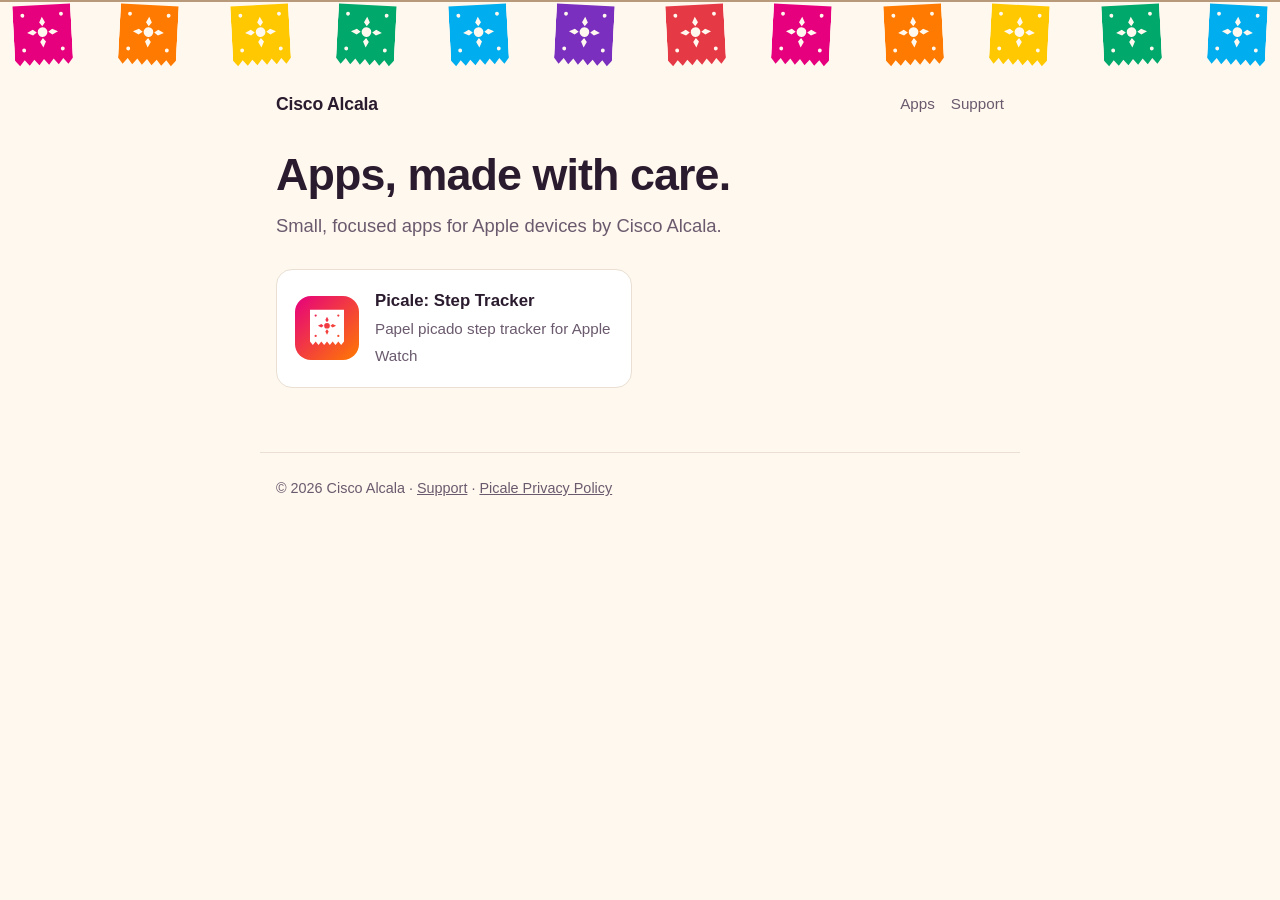
==== index.html @ bf80feea "Add files via upload" ====
<!DOCTYPE html>
<html lang="en">
<head>
<meta charset="utf-8">
<meta name="viewport" content="width=device-width, initial-scale=1">
<title>Cisco Alcala — Apps</title>
<meta name="description" content="Apps by Cisco Alcala.">
<link rel="stylesheet" href="/styles.css">
</head>
<body>
<svg style="display:none" aria-hidden="true"><symbol id="flag" viewBox="0 0 60 64"><path fill-rule="evenodd" d="M0 0H60V56l-5 6-5-6-5 6-5-6-5 6-5-6-5 6-5-6-5 6-5-6-5 6-5-6ZM25 28a5 5 0 1 0 10 0a5 5 0 1 0-10 0ZM30 12l3 6-3 4-3-4Z M30 44l3-6-3-4-3 4Z M14 28l6-3 4 3-4 3Z M46 28l-6-3-4 3 4 3ZM8 10a2 2 0 1 0 4 0a2 2 0 1 0-4 0Z M48 10a2 2 0 1 0 4 0a2 2 0 1 0-4 0ZM8 46a2 2 0 1 0 4 0a2 2 0 1 0-4 0Z M48 46a2 2 0 1 0 4 0a2 2 0 1 0-4 0Z"/></symbol></svg>
<div class="banner" aria-hidden="true"><svg fill="#E6007E"><use href="#flag"/></svg><svg fill="#FF7A00"><use href="#flag"/></svg><svg fill="#FFC800"><use href="#flag"/></svg><svg fill="#00A86B"><use href="#flag"/></svg><svg fill="#00AEEF"><use href="#flag"/></svg><svg fill="#7B2FBE"><use href="#flag"/></svg><svg fill="#E63946"><use href="#flag"/></svg><svg fill="#E6007E"><use href="#flag"/></svg><svg fill="#FF7A00"><use href="#flag"/></svg><svg fill="#FFC800"><use href="#flag"/></svg><svg fill="#00A86B"><use href="#flag"/></svg><svg fill="#00AEEF"><use href="#flag"/></svg></div>
<header class="site">
  <a class="home" href="/">Cisco Alcala</a>
  <nav><a href="/">Apps</a><a href="/support/">Support</a></nav>
</header>
<main>

<h1>Apps, made with care.</h1>
<p class="lead">Small, focused apps for Apple devices by Cisco Alcala.</p>
<div class="apps">
  <a class="card" href="/picale/">
    <div class="icon"><svg fill="#FFFFFF" aria-hidden="true"><use href="#flag"/></svg></div>
    <div><strong>Picale: Step Tracker</strong><span>Papel picado step tracker for Apple Watch</span></div>
  </a>
</div>
</main>
<footer>
  &copy; 2026 Cisco Alcala &middot; <a href="/support/">Support</a> &middot; <a href="/picale/privacy/">Picale Privacy Policy</a>
</footer>
</body>
</html>
---- styles.css ----
:root {
  --bg: #FFF8EE;
  --surface: #FFFFFF;
  --text: #2B1B2E;
  --muted: #6B5A6E;
  --line: #EADFD2;
  --accent: #E6007E;
  --accent-2: #00A86B;
  --string: #B89A7A;
  --radius: 16px;
  --max: 760px;
}
@media (prefers-color-scheme: dark) {
  :root {
    --bg: #1C1320;
    --surface: #271C2C;
    --text: #F6EEF4;
    --muted: #BFAFC2;
    --line: #3A2C40;
    --accent: #FF4FA8;
    --accent-2: #3DDC97;
    --string: #7C6A58;
  }
}

* { box-sizing: border-box; }
html { -webkit-text-size-adjust: 100%; }
body {
  margin: 0;
  background: var(--bg);
  color: var(--text);
  font: 17px/1.6 -apple-system, BlinkMacSystemFont, "Segoe UI", Roboto, Helvetica, Arial, sans-serif;
}
a { color: var(--accent); }
a:hover { text-decoration-thickness: 2px; }

/* Papel picado banner */
.banner {
  display: flex;
  justify-content: space-between;
  gap: 4px;
  padding: 0 12px;
  border-top: 2px solid var(--string);
  overflow: hidden;
}
.banner svg { width: 44px; height: 52px; flex: 0 0 auto; transform-origin: top center; }
.banner svg:nth-child(odd) { transform: rotate(-3deg); }
.banner svg:nth-child(even) { transform: rotate(3deg); }
@media (min-width: 640px) { .banner svg { width: 58px; height: 68px; } }

header.site {
  max-width: var(--max);
  margin: 0 auto;
  padding: 20px 16px 0;
  display: flex;
  align-items: center;
  justify-content: space-between;
}
header.site a.home {
  font-weight: 800;
  font-size: 1.1rem;
  color: var(--text);
  text-decoration: none;
  letter-spacing: -0.01em;
}
header.site nav a { color: var(--muted); text-decoration: none; margin-left: 16px; font-size: 0.95rem; }
header.site nav a:hover { color: var(--accent); }

main {
  max-width: var(--max);
  margin: 0 auto;
  padding: 32px 16px 64px;
}
h1 { font-size: clamp(2rem, 6vw, 2.8rem); line-height: 1.1; letter-spacing: -0.02em; margin: 0 0 12px; }
h2 { font-size: 1.3rem; margin: 36px 0 8px; }
p.lead { font-size: 1.15rem; color: var(--muted); margin: 0 0 28px; }
.muted { color: var(--muted); }

/* App cards */
.apps { display: grid; gap: 16px; grid-template-columns: repeat(auto-fill, minmax(260px, 1fr)); }
.card {
  display: flex;
  gap: 16px;
  align-items: center;
  padding: 18px;
  background: var(--surface);
  border: 1px solid var(--line);
  border-radius: var(--radius);
  text-decoration: none;
  color: var(--text);
  transition: transform .15s ease, border-color .15s ease;
}
.card:hover { transform: translateY(-2px); border-color: var(--accent); }
.card strong { display: block; font-size: 1.05rem; }
.card span { color: var(--muted); font-size: 0.95rem; }

.icon {
  width: 64px; height: 64px; flex: 0 0 auto;
  border-radius: 16px;
  background: linear-gradient(135deg, #E6007E, #FF7A00);
  display: grid; place-items: center;
}
.icon svg { width: 34px; height: 40px; }
.icon.lg { width: 96px; height: 96px; border-radius: 24px; margin-bottom: 20px; }
.icon.lg svg { width: 52px; height: 60px; }

/* Features */
.features { list-style: none; padding: 0; margin: 0; display: grid; gap: 12px; }
.features li {
  padding: 14px 16px;
  background: var(--surface);
  border: 1px solid var(--line);
  border-left: 4px solid var(--accent-2);
  border-radius: 12px;
}
.features strong { display: block; }

.button {
  display: inline-block;
  padding: 12px 20px;
  border-radius: 999px;
  background: var(--text);
  color: var(--bg);
  text-decoration: none;
  font-weight: 600;
}
.button.soon { background: transparent; color: var(--muted); border: 1px dashed var(--muted); cursor: default; }
.links { margin-top: 32px; display: flex; flex-wrap: wrap; gap: 20px; }

/* Policy text */
.policy h2 { margin-top: 32px; }
.policy ul { padding-left: 20px; }
.policy li { margin-bottom: 6px; }
.note {
  padding: 14px 16px;
  background: var(--surface);
  border: 1px solid var(--line);
  border-radius: 12px;
}

footer {
  max-width: var(--max);
  margin: 0 auto;
  padding: 24px 16px 40px;
  border-top: 1px solid var(--line);
  color: var(--muted);
  font-size: 0.9rem;
}
footer a { color: var(--muted); }
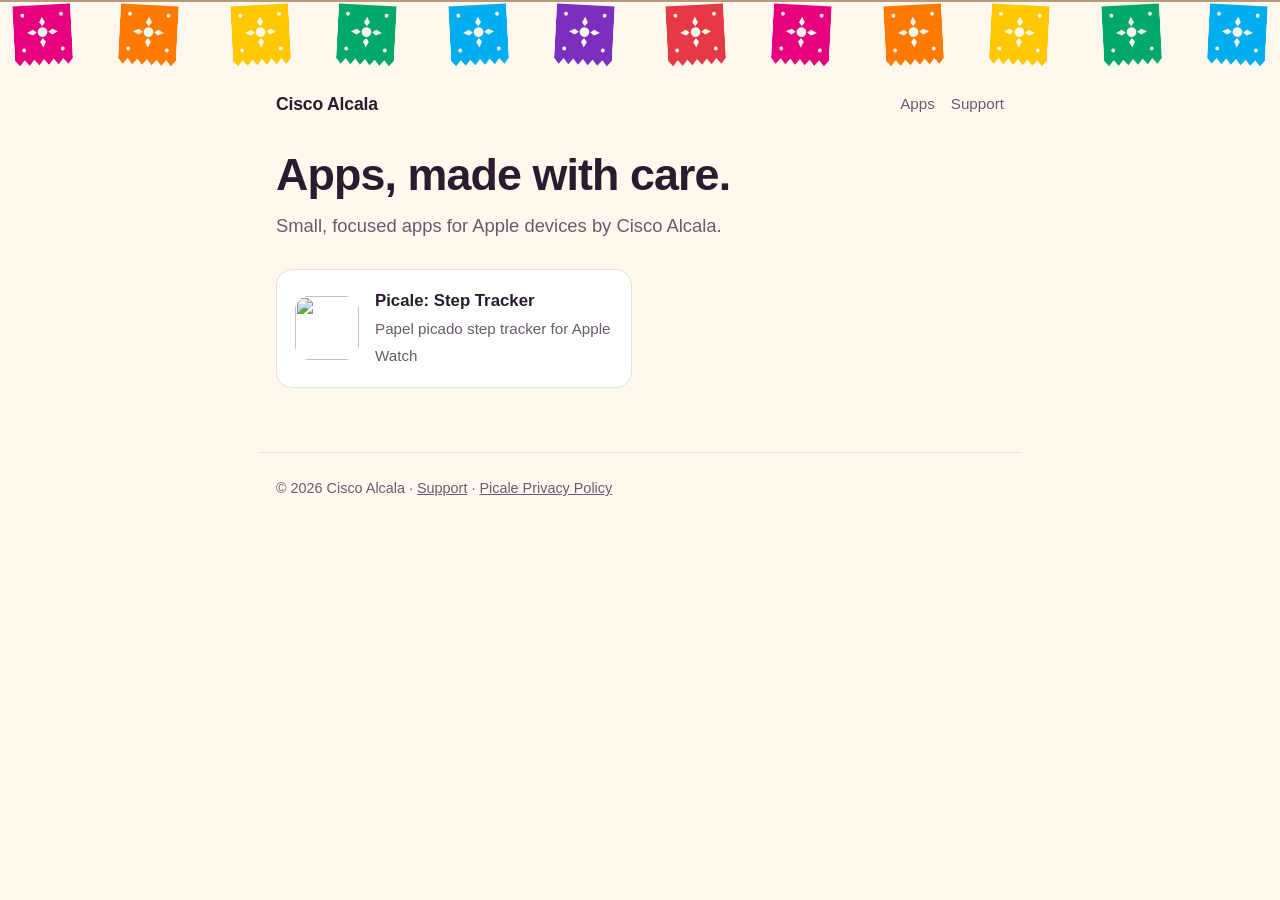
==== commit 4162d33e: "Add files via upload" ====
--- a/index.html
+++ b/index.html
@@ -20,7 +20,7 @@
 <p class="lead">Small, focused apps for Apple devices by Cisco Alcala.</p>
 <div class="apps">
   <a class="card" href="/picale/">
-    <div class="icon"><svg fill="#FFFFFF" aria-hidden="true"><use href="#flag"/></svg></div>
+    <div class="icon"><img src="/picale/icon.png" alt="" width="64" height="64"></div>
     <div><strong>Picale: Step Tracker</strong><span>Papel picado step tracker for Apple Watch</span></div>
   </a>
 </div>
--- a/styles.css
+++ b/styles.css
@@ -101,7 +101,7 @@
   display: grid; place-items: center;
 }
 .icon svg { width: 34px; height: 40px; }
-.icon.lg { width: 96px; height: 96px; border-radius: 24px; margin-bottom: 20px; }
+.icon.lg { width: 96px; height: 96px; border-radius: 22px; margin-bottom: 20px; }
 .icon.lg svg { width: 52px; height: 60px; }
 
 /* Features */
@@ -147,3 +147,7 @@
   font-size: 0.9rem;
 }
 footer a { color: var(--muted); }
+
+/* Real app icons */
+.icon:has(img) { background: none; overflow: hidden; border-radius: 22.5%; }
+.icon img { width: 100%; height: 100%; display: block; }
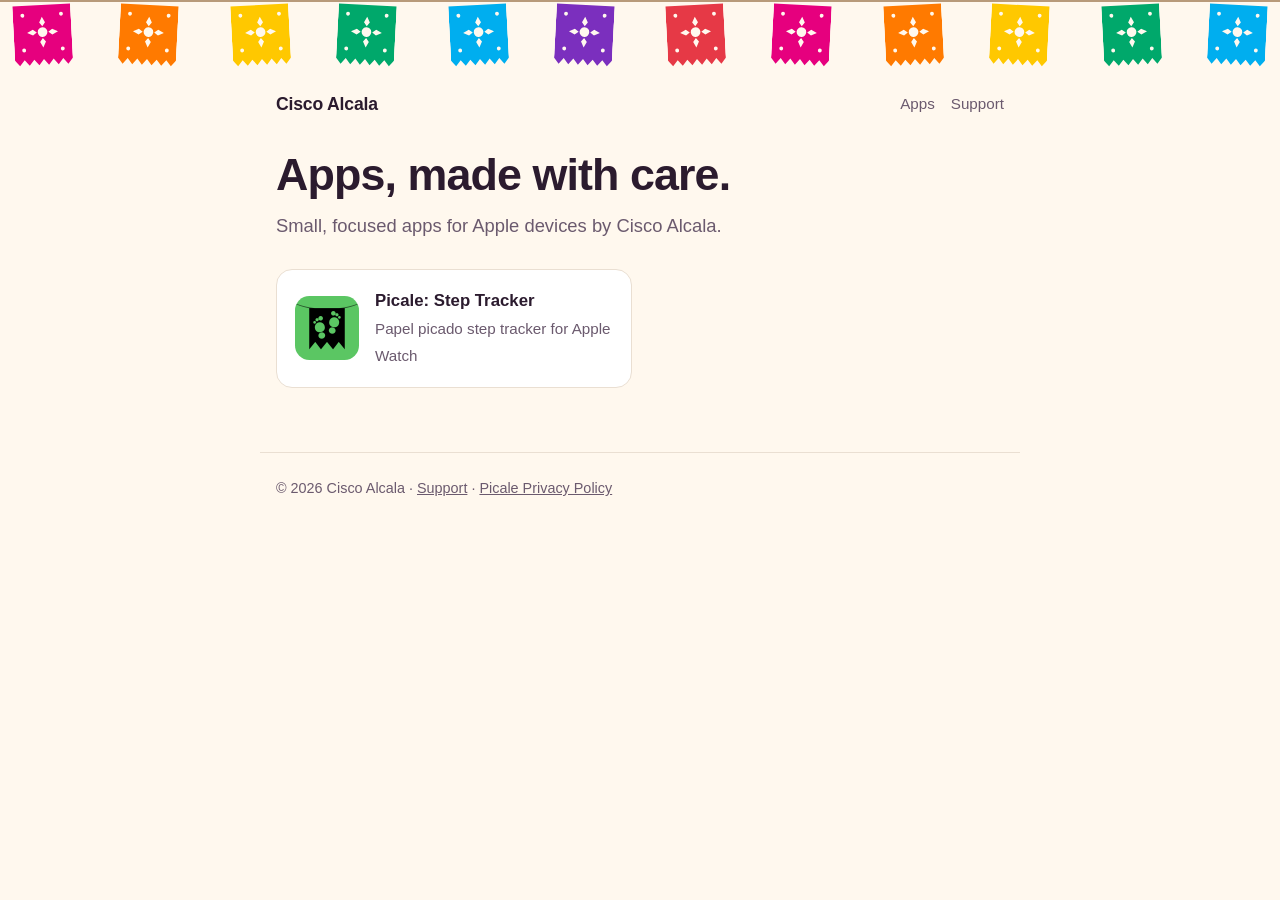
==== commit 748b813e: "Add files via upload" ====
--- a/index.html
+++ b/index.html
@@ -5,7 +5,7 @@
 <meta name="viewport" content="width=device-width, initial-scale=1">
 <title>Cisco Alcala — Apps</title>
 <meta name="description" content="Apps by Cisco Alcala.">
-<link rel="stylesheet" href="/styles.css">
+<link rel="stylesheet" href="/styles.css?v=2">
 </head>
 <body>
 <svg style="display:none" aria-hidden="true"><symbol id="flag" viewBox="0 0 60 64"><path fill-rule="evenodd" d="M0 0H60V56l-5 6-5-6-5 6-5-6-5 6-5-6-5 6-5-6-5 6-5-6-5 6-5-6ZM25 28a5 5 0 1 0 10 0a5 5 0 1 0-10 0ZM30 12l3 6-3 4-3-4Z M30 44l3-6-3-4-3 4Z M14 28l6-3 4 3-4 3Z M46 28l-6-3-4 3 4 3ZM8 10a2 2 0 1 0 4 0a2 2 0 1 0-4 0Z M48 10a2 2 0 1 0 4 0a2 2 0 1 0-4 0ZM8 46a2 2 0 1 0 4 0a2 2 0 1 0-4 0Z M48 46a2 2 0 1 0 4 0a2 2 0 1 0-4 0Z"/></symbol></svg>
@@ -20,7 +20,7 @@
 <p class="lead">Small, focused apps for Apple devices by Cisco Alcala.</p>
 <div class="apps">
   <a class="card" href="/picale/">
-    <div class="icon"><img src="/picale/icon.png" alt="" width="64" height="64"></div>
+    <div class="icon app"><img src="/picale/icon.png" alt="" width="64" height="64"></div>
     <div><strong>Picale: Step Tracker</strong><span>Papel picado step tracker for Apple Watch</span></div>
   </a>
 </div>
--- a/styles.css
+++ b/styles.css
@@ -149,5 +149,5 @@
 footer a { color: var(--muted); }
 
 /* Real app icons */
-.icon:has(img) { background: none; overflow: hidden; border-radius: 22.5%; }
-.icon img { width: 100%; height: 100%; display: block; }
+.icon.app { background: none; }
+.icon img { width: 100%; height: 100%; display: block; border-radius: 22.5%; }
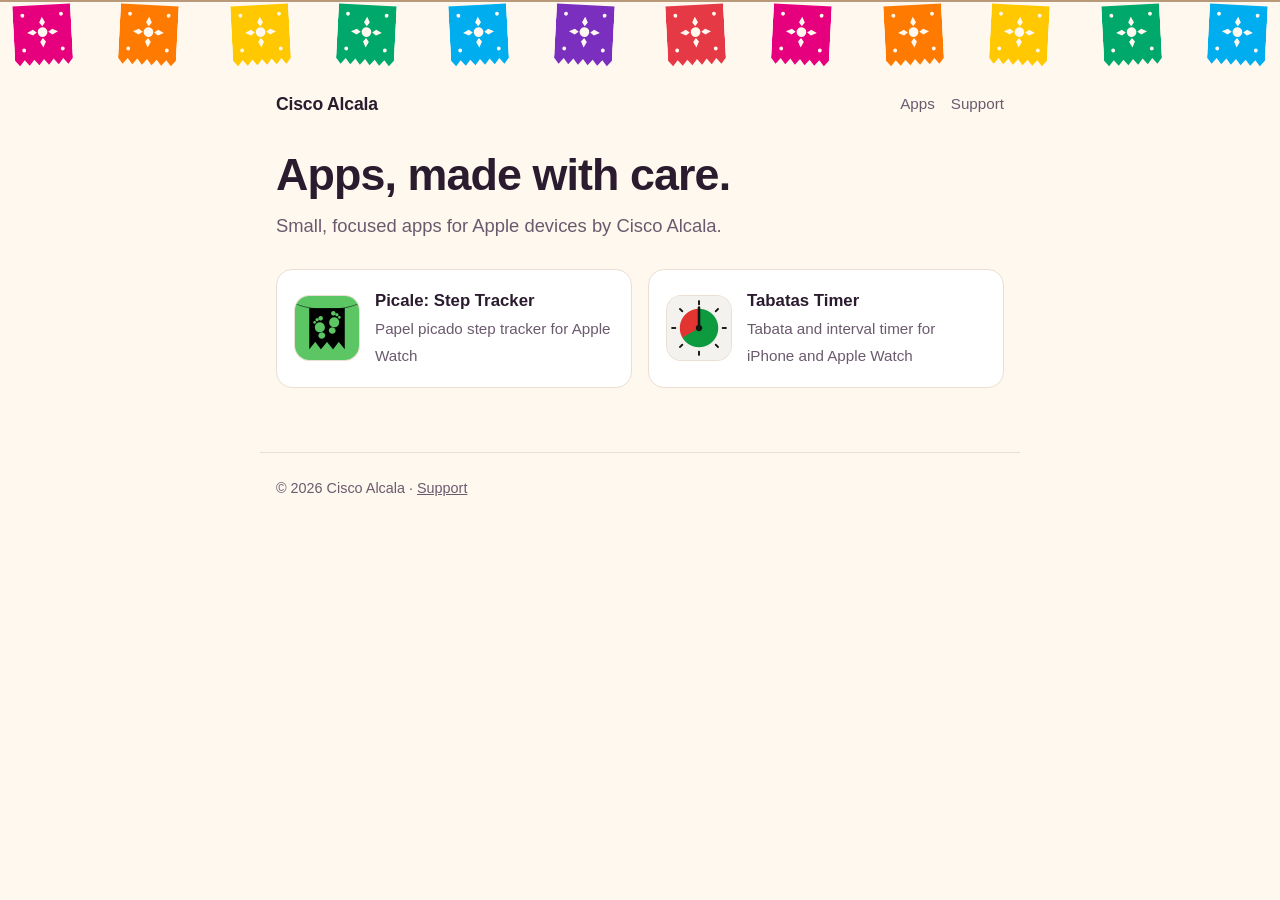
==== commit 02575c48: "Add files via upload" ====
--- a/index.html
+++ b/index.html
@@ -5,7 +5,7 @@
 <meta name="viewport" content="width=device-width, initial-scale=1">
 <title>Cisco Alcala — Apps</title>
 <meta name="description" content="Apps by Cisco Alcala.">
-<link rel="stylesheet" href="/styles.css?v=2">
+<link rel="stylesheet" href="/styles.css?v=5">
 </head>
 <body>
 <svg style="display:none" aria-hidden="true"><symbol id="flag" viewBox="0 0 60 64"><path fill-rule="evenodd" d="M0 0H60V56l-5 6-5-6-5 6-5-6-5 6-5-6-5 6-5-6-5 6-5-6-5 6-5-6ZM25 28a5 5 0 1 0 10 0a5 5 0 1 0-10 0ZM30 12l3 6-3 4-3-4Z M30 44l3-6-3-4-3 4Z M14 28l6-3 4 3-4 3Z M46 28l-6-3-4 3 4 3ZM8 10a2 2 0 1 0 4 0a2 2 0 1 0-4 0Z M48 10a2 2 0 1 0 4 0a2 2 0 1 0-4 0ZM8 46a2 2 0 1 0 4 0a2 2 0 1 0-4 0Z M48 46a2 2 0 1 0 4 0a2 2 0 1 0-4 0Z"/></symbol></svg>
@@ -23,10 +23,14 @@
     <div class="icon app"><img src="/picale/icon.png" alt="" width="64" height="64"></div>
     <div><strong>Picale: Step Tracker</strong><span>Papel picado step tracker for Apple Watch</span></div>
   </a>
+  <a class="card" href="/tabatas-timer/">
+    <div class="icon app"><img src="/tabatas-timer/icon.png" alt="" width="64" height="64"></div>
+    <div><strong>Tabatas Timer</strong><span>Tabata and interval timer for iPhone and Apple Watch</span></div>
+  </a>
 </div>
 </main>
 <footer>
-  &copy; 2026 Cisco Alcala &middot; <a href="/support/">Support</a> &middot; <a href="/picale/privacy/">Picale Privacy Policy</a>
+  &copy; 2026 Cisco Alcala &middot; <a href="/support/">Support</a>
 </footer>
 </body>
 </html>
--- a/styles.css
+++ b/styles.css
@@ -150,4 +150,14 @@
 
 /* Real app icons */
 .icon.app { background: none; }
-.icon img { width: 100%; height: 100%; display: block; border-radius: 22.5%; }
+.icon img { width: 100%; height: 100%; display: block; border-radius: 22.5%; box-shadow: 0 0 0 1px var(--line); }
+
+/* Screenshots */
+.shots { display: flex; gap: 16px; overflow-x: auto; scroll-snap-type: x mandatory; scroll-padding: 0 16px; padding: 4px 0 12px; margin: 0 -16px; padding-left: 16px; padding-right: 16px; }
+.shots figure { margin: 0; flex: 0 0 200px; scroll-snap-align: start; }
+.shots img { width: 100%; height: auto; display: block; border-radius: 28px; background: #000; box-shadow: 0 0 0 1px var(--line); }
+@media (min-width: 700px) {
+  .shots { display: grid; grid-template-columns: repeat(4, 1fr); overflow: visible; margin: 0; padding: 4px 0 12px; }
+  .shots figure { flex: none; }
+}
+.shots figcaption { margin-top: 8px; font-size: 0.9rem; color: var(--muted); text-align: center; }
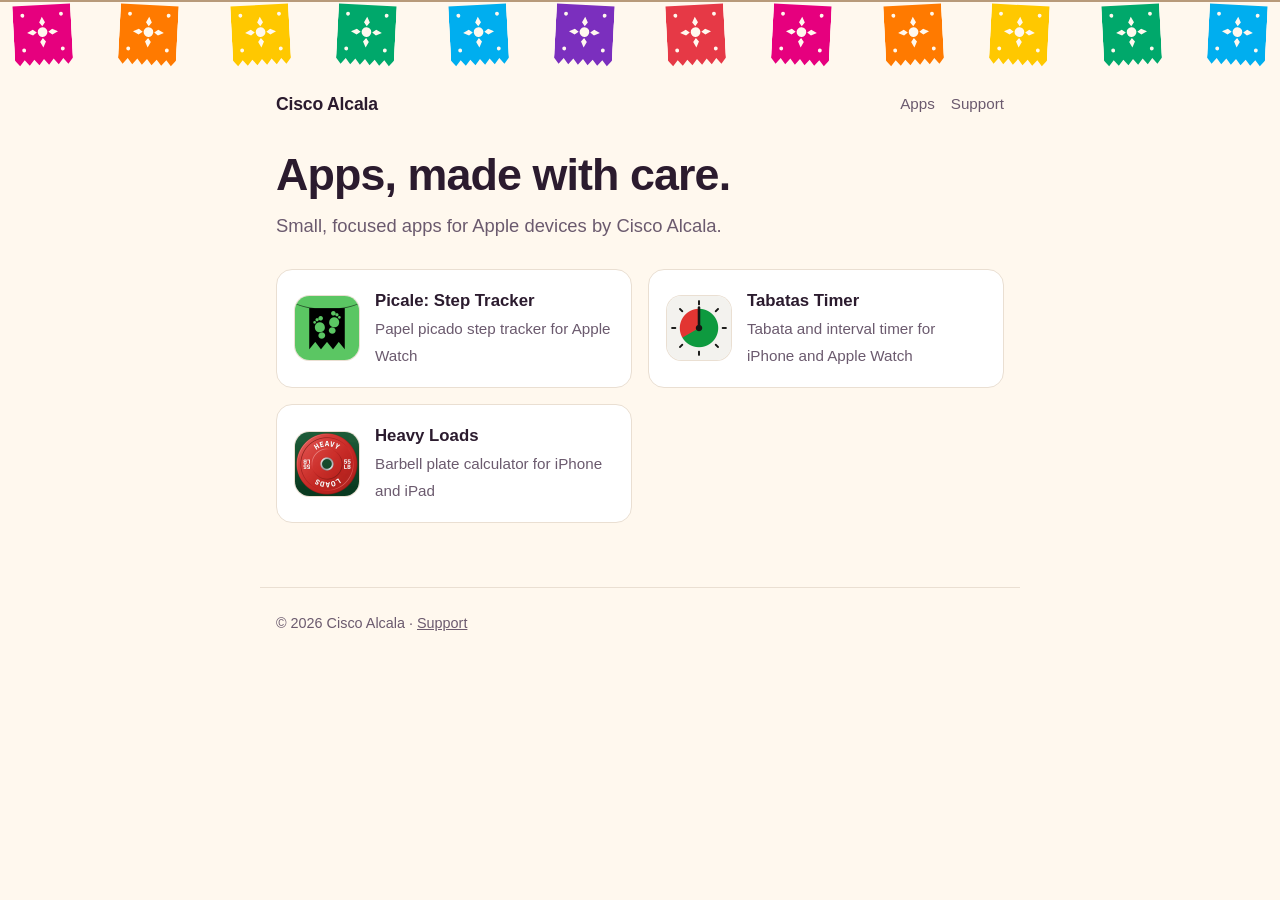
==== commit 2d4d6a6c: "Add files via upload" ====
--- a/index.html
+++ b/index.html
@@ -27,6 +27,10 @@
     <div class="icon app"><img src="/tabatas-timer/icon.png" alt="" width="64" height="64"></div>
     <div><strong>Tabatas Timer</strong><span>Tabata and interval timer for iPhone and Apple Watch</span></div>
   </a>
+  <a class="card" href="/heavy-loads/">
+    <div class="icon app"><img src="/heavy-loads/icon.png" alt="" width="64" height="64"></div>
+    <div><strong>Heavy Loads</strong><span>Barbell plate calculator for iPhone and iPad</span></div>
+  </a>
 </div>
 </main>
 <footer>
